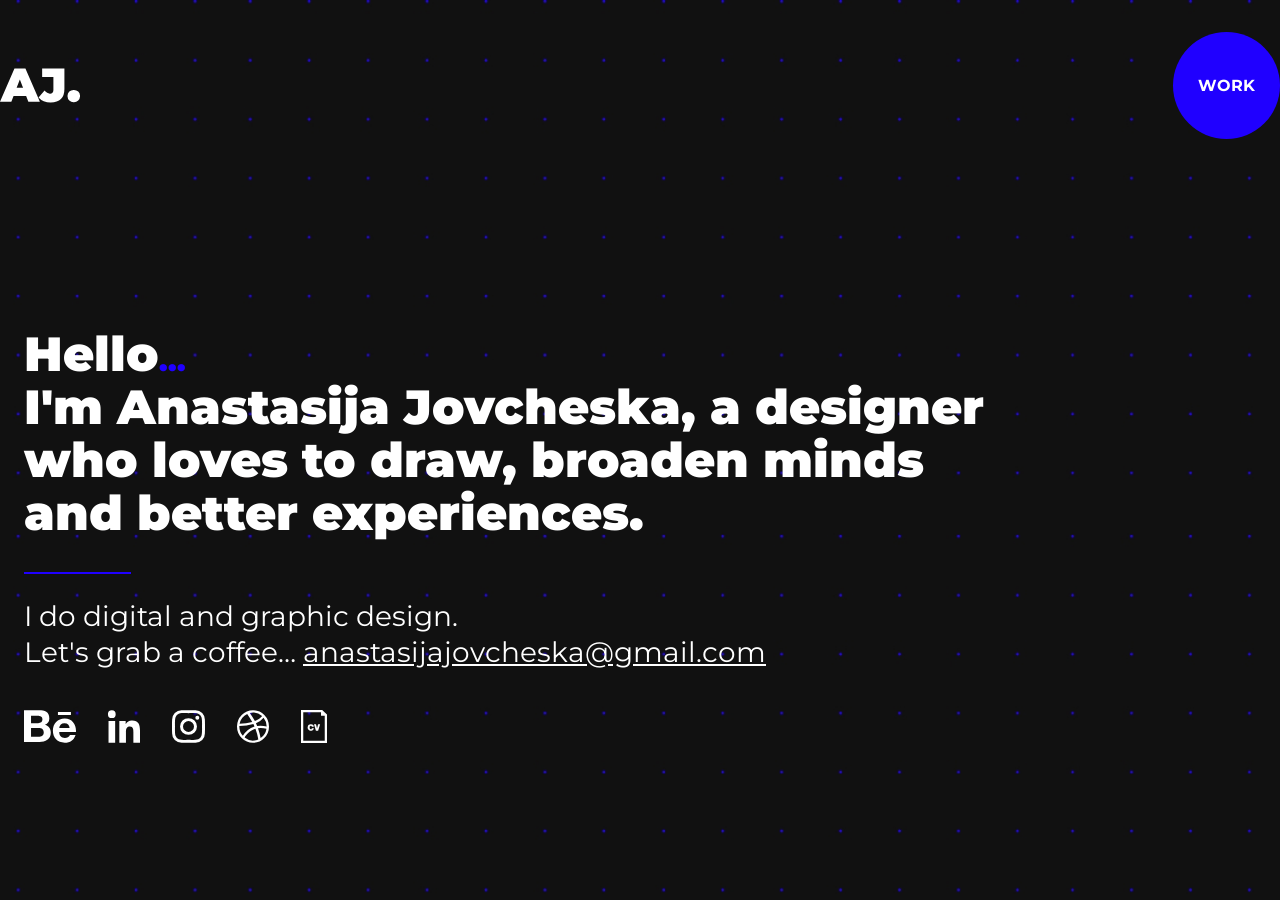
==== index.html @ c0277331 "update project assets for dist" ====
<!DOCTYPE html>
<html lang="en">
    <head>
        <meta charset="UTF-8">
        <meta http-equiv="X-UA-Compatible" content="IE=edge">
        <meta name="viewport" content="width=device-width, initial-scale=1.0">
        <title>Anastasija Jovcheska | Portfolio</title>
        <link rel="preconnect" href="https://fonts.gstatic.com">
        <link href="https://fonts.googleapis.com/css2?family=Montserrat:wght@300;400;500;600;700;900&display=swap" rel="stylesheet">
        <link rel="stylesheet" href="public/style.css">
    </head>
    <body>
        <main class="w-full min-h-screen bg-hero">
            <!-- header -->
            <header class="container">
                <nav class="flex justify-between px-6 sm:px-0 py-4 md:py-8">
                    <img src="assets/sia-logo.svg" alt="Anastasija Jovcheska logo" class="w-51 h-auto md:w-20 md:h-auto">
                    <a href="work.html" class="bg-blue-sia rounded-full w-85 h-85 md:w-107 md:h-107 flex justify-center items-center text-white font-bold text-12 md:text-16">WORK</a>
                </nav>
            </header>
            <!-- header -->
            <section class="px-6 hero-screen flex flex-col justify-center md:container">   
                <h1 class="text-white font-black text-28 md:text-48">Hello<span class="text-blue-sia text-28">...</span><br/>I'm Anastasija Jovcheska, a designer<br/>who loves to draw, broaden minds<br/>and better experiences.</h1>
                <div class="bg-blue-sia w-107 h-0.5 mt-8"></div>
                <p class="text-white mt-6 text-18 md:text-28">I do digital and graphic design.<br/>Let's grab a coffee… <a href="mailto:anastasijajovcheska@gmail.com" class="text-white underline hover:no-underline">anastasijajovcheska@gmail.com</a></p>
                <div class="flex space-x-8 mt-10">
                    <img src="assets/behance.svg" alt="Behence profile link">
                    <img src="assets/linkedin.svg" alt="Linkedin profile link">
                    <img src="assets/instagram.svg" alt="Instagram profile link">
                    <img src="assets/dribble.svg" alt="Dribble profile link">
                    <img src="assets/cv-file.svg" alt="Dribble profile link">
                </div>
            </section>
        </main>
    </body>
</html>
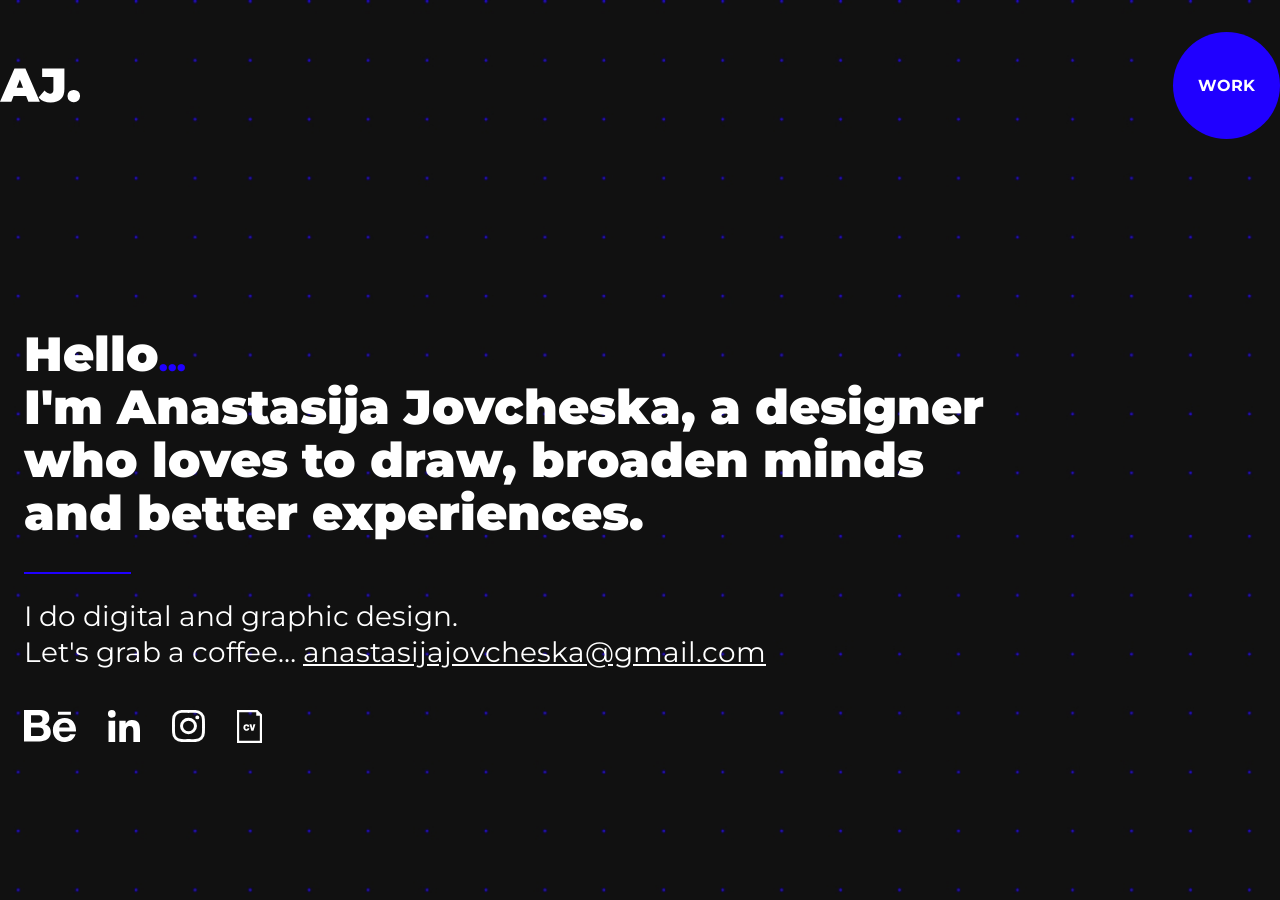
==== commit 241cdbc8: "dist version" ====
--- a/index.html
+++ b/index.html
@@ -11,24 +11,30 @@
     </head>
     <body>
         <main class="w-full min-h-screen bg-hero">
-            <!-- header -->
             <header class="container">
                 <nav class="flex justify-between px-6 sm:px-0 py-4 md:py-8">
                     <img src="assets/sia-logo.svg" alt="Anastasija Jovcheska logo" class="w-51 h-auto md:w-20 md:h-auto">
                     <a href="work.html" class="bg-blue-sia rounded-full w-85 h-85 md:w-107 md:h-107 flex justify-center items-center text-white font-bold text-12 md:text-16">WORK</a>
                 </nav>
             </header>
-            <!-- header -->
-            <section class="px-6 hero-screen flex flex-col justify-center md:container">   
+            <section class="px-6 hero-screen flex flex-col justify-center md:container md:pl-125">   
                 <h1 class="text-white font-black text-28 md:text-48">Hello<span class="text-blue-sia text-28">...</span><br/>I'm Anastasija Jovcheska, a designer<br/>who loves to draw, broaden minds<br/>and better experiences.</h1>
                 <div class="bg-blue-sia w-107 h-0.5 mt-8"></div>
                 <p class="text-white mt-6 text-18 md:text-28">I do digital and graphic design.<br/>Let's grab a coffee… <a href="mailto:anastasijajovcheska@gmail.com" class="text-white underline hover:no-underline">anastasijajovcheska@gmail.com</a></p>
                 <div class="flex space-x-8 mt-10">
-                    <img src="assets/behance.svg" alt="Behence profile link">
-                    <img src="assets/linkedin.svg" alt="Linkedin profile link">
-                    <img src="assets/instagram.svg" alt="Instagram profile link">
-                    <img src="assets/dribble.svg" alt="Dribble profile link">
-                    <img src="assets/cv-file.svg" alt="Dribble profile link">
+                    <a href="https://www.behance.net/jovceska" target="_blank">
+                        <img src="assets/behance.svg" alt="Behence profile link">
+                    </a>
+                    <a href="https://www.linkedin.com/in/anastasija-jovcheska-5024771a9/" target="_blank">
+                        <img src="assets/linkedin.svg" alt="Linkedin profile link">
+                    </a>
+                    <a href="https://www.instagram.com/anastasija.jovcheska/" target="_blank">
+                        <img src="assets/instagram.svg" alt="Instagram profile link">
+                    </a>
+                    <!-- <img src="assets/dribble.svg" alt="Dribble profile link"> -->
+                    <a href="assets/CV-Anastasija_Jovcheska_2021.pdf" download>
+                        <img src="assets/cv-file.svg" alt="Download CV">
+                    </a>
                 </div>
             </section>
         </main>
